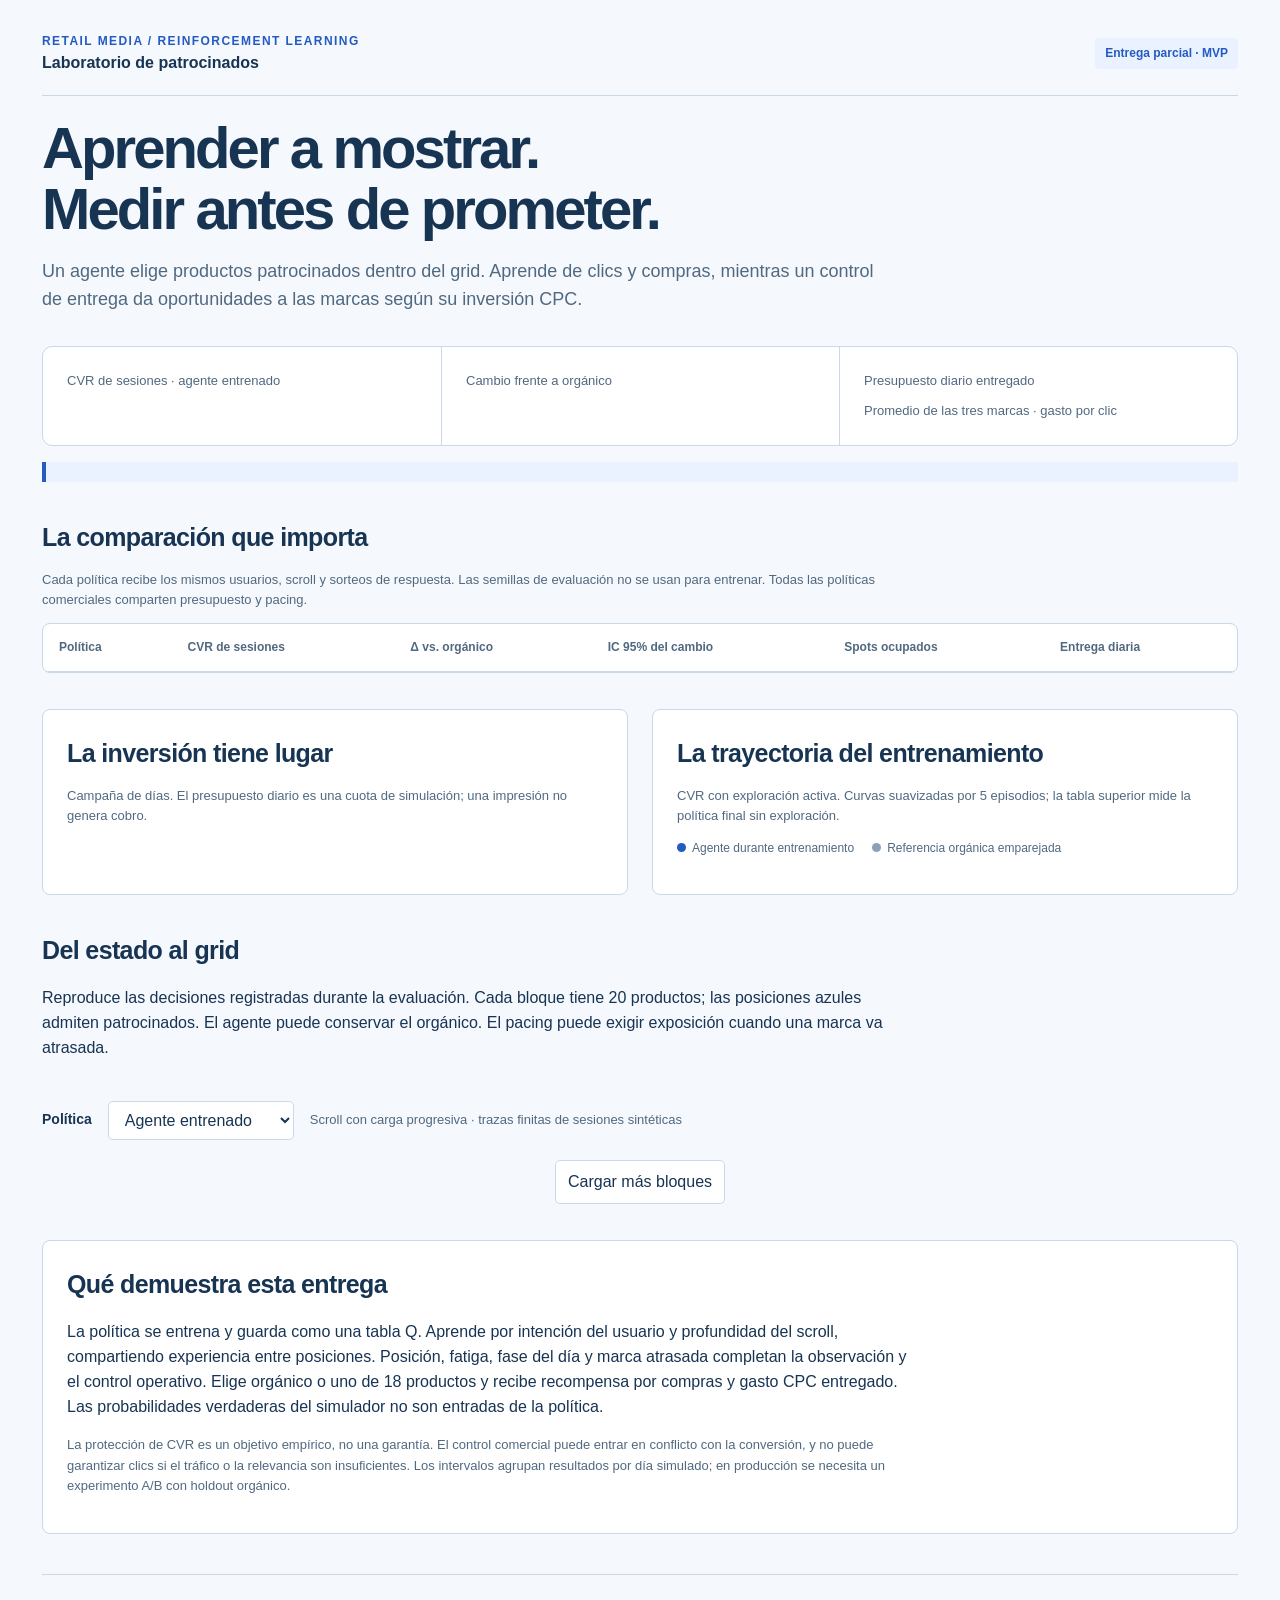
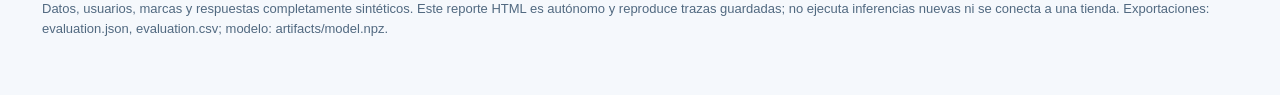
==== retail_media/report.html @ cd5c7c02 "feat: add CPC retail media RL simulator and Q-learning MVP" ====
<!doctype html>
<html lang="es">
<head>
<meta charset="utf-8"><meta name="viewport" content="width=device-width,initial-scale=1">
<title>Retail media · Laboratorio RL</title>
<style>
:root{--ink:#173453;--blue:#245bc2;--pale:#eaf1ff;--paper:#f5f8fc;--line:#cad8e8;--muted:#516980;--orange:#a54514;--good:#14614b;--white:#fff}
*{box-sizing:border-box}body{margin:0;background:var(--paper);color:var(--ink);font:16px/1.55 Avenir,"Segoe UI",sans-serif}main{max-width:1260px;margin:auto;padding:32px}header{display:flex;justify-content:space-between;align-items:center;gap:20px;border-bottom:1px solid var(--line);padding-bottom:20px}.eyebrow{font-size:12px;letter-spacing:.12em;text-transform:uppercase;font-weight:800;color:var(--blue)}h1{font-size:clamp(30px,5vw,58px);letter-spacing:-.05em;line-height:1.05;margin:22px 0 16px;max-width:780px}h2{font-size:25px;letter-spacing:-.025em;margin:0 0 12px}h3{margin:0;font-size:16px}p{max-width:850px}.lead{font-size:18px;color:var(--muted);margin-bottom:32px}.tag{display:inline-block;background:var(--pale);color:var(--blue);border-radius:4px;padding:6px 10px;font-size:12px;font-weight:700}section{margin-top:36px}.metrics{display:grid;grid-template-columns:repeat(3,1fr);border:1px solid var(--line);background:var(--white);border-radius:10px}.metric{padding:24px}.metric+.metric{border-left:1px solid var(--line)}.number{font:600 clamp(26px,4vw,42px)/1.2 "SFMono-Regular",Consolas,monospace;letter-spacing:-.05em;margin:10px 0}.sub{font-size:13px;color:var(--muted)}.status{margin:16px 0;font-size:14px;border-left:4px solid var(--blue);padding:10px 16px;background:var(--pale)}.table-wrap{overflow:auto;border:1px solid var(--line);border-radius:8px;background:white}table{border-collapse:collapse;width:100%;font-size:14px;text-align:left;white-space:nowrap}th,td{padding:14px 16px;border-bottom:1px solid var(--line)}th{font-weight:600;color:var(--muted);font-size:12px}tr.selected{background:var(--pale);font-weight:700}tr:last-child td{border:0}.two{display:grid;grid-template-columns:1fr 1fr;gap:24px}.panel{border:1px solid var(--line);border-radius:8px;padding:24px;background:white}.brand{margin-top:18px}.row{display:flex;align-items:center;justify-content:space-between;gap:12px}.track{height:8px;background:var(--pale);border-radius:3px;overflow:hidden;margin:8px 0}.bar{height:100%;background:var(--blue)}svg.chart{width:100%;height:auto;display:block;margin-top:15px}label{font-size:14px;font-weight:700}select,button{font:inherit;border:1px solid var(--line);background:white;color:var(--ink);border-radius:5px;padding:9px 12px}button{cursor:pointer}button:hover{background:var(--pale)}:focus-visible{outline:3px solid var(--blue);outline-offset:3px}.controls{display:flex;gap:16px;flex-wrap:wrap;align-items:center;margin:20px 0}.spot-map{display:grid;grid-template-columns:repeat(20,1fr);gap:4px;margin:20px 0}.spot-map span{font:12px/32px Consolas,monospace;text-align:center;background:white;border:1px solid var(--line);border-radius:3px}.spot-map .eligible{background:var(--pale);border-color:var(--blue);color:var(--blue);font-weight:800}.block{margin:32px 0}.block-title{display:flex;justify-content:space-between;align-items:baseline;gap:12px;padding-bottom:10px;border-bottom:1px solid var(--line);margin-bottom:16px}.grid{display:grid;grid-template-columns:repeat(5,minmax(0,1fr));gap:12px}.product{background:white;border:1px solid var(--line);padding:14px;border-radius:6px;min-height:152px;position:relative}.product.sponsored{border:2px solid var(--blue);background:#f4f7ff}.product .pos{font:12px Consolas,monospace;color:var(--muted)}.product strong{display:block;font-size:14px;line-height:1.4;margin:15px 0 7px}.sponsor-label{font-size:10px;text-transform:uppercase;color:var(--orange);font-weight:800;letter-spacing:.03em}.events{font-size:12px;color:var(--good);margin-top:8px}.explanation{font-size:13px;color:var(--muted);margin-top:6px}#load{display:block;margin:20px auto}.foot{font-size:13px;color:var(--muted);border-top:1px solid var(--line);padding:24px 0;margin-top:40px}.legend{display:flex;gap:18px;font-size:12px;color:var(--muted);flex-wrap:wrap}.dot{display:inline-block;width:9px;height:9px;border-radius:50%;background:var(--blue);margin-right:6px}.dot.organic{background:#8ca0b8}
@media(max-width:800px){main{padding:20px}.two{grid-template-columns:1fr}.grid{grid-template-columns:repeat(4,minmax(0,1fr))}.metric{padding:16px}.spot-map{gap:2px}.spot-map span{font-size:10px}}
@media(max-width:540px){.grid{grid-template-columns:repeat(2,minmax(0,1fr))}.metrics{grid-template-columns:1fr}.metric+.metric{border-left:0;border-top:1px solid var(--line)}header{align-items:flex-start}.spot-map{grid-template-columns:repeat(10,1fr)}.block-title{display:block}.number{font-size:32px}}
</style>
</head>
<body><main>
<header><div><div class="eyebrow">Retail media / Reinforcement learning</div><strong>Laboratorio de patrocinados</strong></div><span class="tag">Entrega parcial · MVP</span></header>
<h1>Aprender a mostrar.<br>Medir antes de prometer.</h1>
<p class="lead">Un agente elige productos patrocinados dentro del grid. Aprende de clics y compras, mientras un control de entrega da oportunidades a las marcas según su inversión CPC.</p>
<div class="metrics"><div class="metric"><div class="sub">CVR de sesiones · agente entrenado</div><div class="number" id="cvr"></div><div class="sub" id="population"></div></div><div class="metric"><div class="sub">Cambio frente a orgánico</div><div class="number" id="delta"></div><div class="sub" id="interval"></div></div><div class="metric"><div class="sub">Presupuesto diario entregado</div><div class="number" id="delivery"></div><div class="sub">Promedio de las tres marcas · gasto por clic</div></div></div>
<div class="status" id="verdict"></div>
<section><h2>La comparación que importa</h2><p class="sub">Cada política recibe los mismos usuarios, scroll y sorteos de respuesta. Las semillas de evaluación no se usan para entrenar. Todas las políticas comerciales comparten presupuesto y pacing.</p><div class="table-wrap"><table><thead><tr><th>Política</th><th>CVR de sesiones</th><th>Δ vs. orgánico</th><th>IC 95% del cambio</th><th>Spots ocupados</th><th>Entrega diaria</th></tr></thead><tbody id="comparison"></tbody></table></div></section>
<section class="two"><div class="panel"><h2>La inversión tiene lugar</h2><p class="sub">Campaña de <span id="days"></span> días. El presupuesto diario es una cuota de simulación; una impresión no genera cobro.</p><div id="brands"></div><p class="sub" id="delivery-status"></p></div><div class="panel"><h2>La trayectoria del entrenamiento</h2><p class="sub">CVR con exploración activa. Curvas suavizadas por 5 episodios; la tabla superior mide la política final sin exploración.</p><div id="curve"></div><div class="legend"><span><i class="dot"></i>Agente durante entrenamiento</span><span><i class="dot organic"></i>Referencia orgánica emparejada</span></div><p class="sub" id="model-info"></p></div></section>
<section><h2>Del estado al grid</h2><p>Reproduce las decisiones registradas durante la evaluación. Cada bloque tiene 20 productos; las posiciones azules admiten patrocinados. El agente puede conservar el orgánico. El pacing puede exigir exposición cuando una marca va atrasada.</p><div id="spots" class="spot-map" aria-label="Posiciones patrocinables"></div><div class="controls"><label for="policy">Política</label><select id="policy"><option value="rl">Agente entrenado</option><option value="untrained">Agente sin entrenar</option><option value="relevance">Relevancia</option><option value="random">Aleatorio</option><option value="organic">Solo orgánico</option></select><span class="sub">Scroll con carga progresiva · trazas finitas de sesiones sintéticas</span></div><div id="grid-stats" class="sub" aria-live="polite"></div><div id="blocks"></div><button id="load" type="button">Cargar más bloques</button><div id="sentinel" aria-hidden="true"></div></section>
<section class="panel"><h2>Qué demuestra esta entrega</h2><p>La política se entrena y guarda como una tabla Q. Aprende por intención del usuario y profundidad del scroll, compartiendo experiencia entre posiciones. Posición, fatiga, fase del día y marca atrasada completan la observación y el control operativo. Elige orgánico o uno de 18 productos y recibe recompensa por compras y gasto CPC entregado. Las probabilidades verdaderas del simulador no son entradas de la política.</p><p class="sub">La protección de CVR es un objetivo empírico, no una garantía. El control comercial puede entrar en conflicto con la conversión, y no puede garantizar clics si el tráfico o la relevancia son insuficientes. Los intervalos agrupan resultados por día simulado; en producción se necesita un experimento A/B con holdout orgánico.</p></section>
<footer class="foot">Datos, usuarios, marcas y respuestas completamente sintéticos. Este reporte HTML es autónomo y reproduce trazas guardadas; no ejecuta inferencias nuevas ni se conecta a una tienda. Exportaciones: evaluation.json, evaluation.csv; modelo: artifacts/model.npz.</footer>
</main><script type="application/json" id="experiment">__RESULTS__</script><script>
const {result:r,history:h}=JSON.parse(document.getElementById('experiment').textContent);
const $=id=>document.getElementById(id),pct=v=>(v*100).toFixed(2)+'%',pp=v=>(v>=0?'+':'')+(v*100).toFixed(2)+' pp',money=c=>new Intl.NumberFormat('es-GT',{style:'currency',currency:'USD'}).format(c/100),avg=a=>a.reduce((s,v)=>s+v,0)/a.length;
const names={rl:'Q-learning entrenado',untrained:'Q sin entrenar',organic:'Solo orgánico',random:'Aleatorio + pacing',relevance:'Relevancia + pacing'},m=r.policies.rl;
$('cvr').textContent=pct(m.session_cvr);$('delta').textContent=pp(m.delta_cvr);$('delivery').textContent=pct(avg(m.brand_delivery));$('population').textContent=r.sessions_per_policy.toLocaleString('es')+' sesiones · '+r.seeds.length+' días simulados';$('interval').textContent='IC 95%: '+m.delta_cvr_ci95.map(pp).join(' a ');
$('verdict').textContent=m.cvr_ci_pass?'En esta simulación, el intervalo del cambio de CVR queda sobre el umbral configurado. Estos resultados necesitan validación con usuarios reales.':m.cvr_point_pass?'El CVR medio cumple el objetivo, pero el intervalo de confianza todavía admite una pérdida. No se ha demostrado protección de CVR.':'La política pierde CVR en esta simulación. El objetivo de conversión no se cumple; revisa el equilibrio con la entrega de inversión.';
for(const p of ['organic','random','relevance','untrained','rl']){const v=r.policies[p],tr=document.createElement('tr');if(p==='rl')tr.className='selected';for(const value of [names[p],pct(v.session_cvr),pp(v.delta_cvr),v.delta_cvr_ci95.map(pp).join(' a '),pct(v.ad_fill_rate),pct(avg(v.brand_delivery))]){const td=document.createElement('td');td.textContent=value;tr.append(td)}$('comparison').append(tr)}
$('days').textContent=r.config.campaign_days;
r.config.brands.forEach((b,i)=>{const div=document.createElement('div');div.className='brand';const row=document.createElement('div');row.className='row';const strong=document.createElement('strong');strong.textContent=b.name;const amount=document.createElement('span');amount.textContent=money(m.spend_cents[i])+' / '+money(Math.floor(b.budget_cents/r.config.campaign_days));row.append(strong,amount);const track=document.createElement('div');track.className='track';const bar=document.createElement('div');bar.className='bar';bar.style.width=Math.min(100,m.brand_delivery[i]*100)+'%';track.append(bar);const sub=document.createElement('div');sub.className='sub';sub.textContent='Campaña '+money(b.budget_cents)+' · CPC '+money(b.cpc_cents)+' · entrega '+pct(m.brand_delivery[i])+' · días que alcanzan ≥'+pct(r.config.minimum_delivery)+': '+pct(m.delivery_pass_rate[i]);div.append(row,track,sub);$('brands').append(div)});
$('delivery-status').textContent='El pacing intervino en '+pct(m.pacing_forced_share)+' de las impresiones patrocinadas. Sobregiros observados: '+m.budget_overshoots+'.';
$('model-info').textContent=(r.model_metadata.episodes||0)+' episodios · '+(r.model_metadata.training_sessions_per_episode||0)+' sesiones por episodio · 18 productos + orgánico.';
if(h.length){const smooth=key=>h.map((_,i)=>avg(h.slice(Math.max(0,i-4),i+1).map(v=>v[key]))),a=smooth('session_cvr'),b=smooth('organic_session_cvr'),lo=Math.max(0,Math.min(...a,...b)-.01),hi=Math.max(...a,...b)+.01,x=i=>42+i/Math.max(1,h.length-1)*470,y=v=>170-(v-lo)/(hi-lo)*135,path=values=>values.map((v,i)=>(i?'L':'M')+x(i).toFixed(1)+','+y(v).toFixed(1)).join(' ');$('curve').innerHTML='<svg class="chart" viewBox="0 0 540 210" role="img" aria-label="CVR a través del entrenamiento"><line x1="42" y1="170" x2="512" y2="170" stroke="#cad8e8"/><text x="0" y="40" font-size="11" fill="#516980">'+pct(hi)+'</text><text x="0" y="173" font-size="11" fill="#516980">'+pct(lo)+'</text><path d="'+path(b)+'" fill="none" stroke="#8ca0b8" stroke-width="2"/><path d="'+path(a)+'" fill="none" stroke="#245bc2" stroke-width="2.5"/><text x="42" y="198" font-size="11" fill="#516980">Episodio 1</text><text x="443" y="198" font-size="11" fill="#516980">'+h.length+'</text></svg>'}else{$('curve').textContent='No se adjuntó historial de entrenamiento.'}
for(let i=1;i<=20;i++){const cell=document.createElement('span');cell.textContent=i;if(r.config.sponsored_slots.includes(i))cell.className='eligible';$('spots').append(cell)}
let groups=[],cursor=0;
function renderMore(){const end=Math.min(cursor+2,groups.length);for(;cursor<end;cursor++){const records=groups[cursor],first=records[0],section=document.createElement('article');section.className='block';const heading=document.createElement('div');heading.className='block-title';const title=document.createElement('h3');title.textContent='Sesión '+(first.session+1)+' / bloque '+(first.block+1);const subtitle=document.createElement('span');subtitle.className='sub';subtitle.textContent='Intención: '+r.config.categories[first.segment]+' · '+records.filter(v=>v.action).length+' patrocinados';heading.append(title,subtitle);const grid=document.createElement('div');grid.className='grid';for(let pos=1;pos<=20;pos++){const rec=records.find(v=>v.position===pos),product=rec&&rec.action?r.catalog[rec.action-1]:null,card=document.createElement('div');card.className='product'+(product?' sponsored':'');const position=document.createElement('div');position.className='pos';position.textContent='Spot '+pos+' · #'+(first.block*20+pos);const label=document.createElement('div');label.className=product?'sponsor-label':'sub';label.textContent=product?'Patrocinado':'Orgánico';const name=document.createElement('strong');name.textContent=product?product.name:'Selección de '+r.config.categories[first.segment];card.append(position,label,name);if(rec){const explanation=document.createElement('div');explanation.className='explanation';explanation.textContent=product?(rec.forced_pacing?'Exposición exigida por pacing':'Elegido por la política'):'Se conserva orgánico';card.append(explanation);if(rec.clicked||rec.purchase){const events=document.createElement('div');events.className='events';events.textContent=(rec.purchase?'Compra · ':'Clic · ')+(product?'CPC '+money(rec.cost_cents):'sin cobro');card.append(events)}}grid.append(card)}section.append(heading,grid);$('blocks').append(section)}$('load').hidden=cursor>=groups.length;$('grid-stats').textContent='Mostrando '+cursor+' de '+groups.length+' bloques registrados. Cada sesión nueva reinicia su intención; el presupuesto continúa durante el día.';}
function reset(){const map=new Map();for(const row of r.traces[$('policy').value]){const key=row.session+':'+row.block;if(!map.has(key))map.set(key,[]);map.get(key).push(row)}groups=[...map.values()];cursor=0;$('blocks').replaceChildren();renderMore()}
$('policy').addEventListener('change',reset);$('load').addEventListener('click',renderMore);reset();const observer=new IntersectionObserver(entries=>{if(entries.some(e=>e.isIntersecting)&&cursor<groups.length)renderMore()},{rootMargin:'100px'});observer.observe($('sentinel'));
</script></body></html>
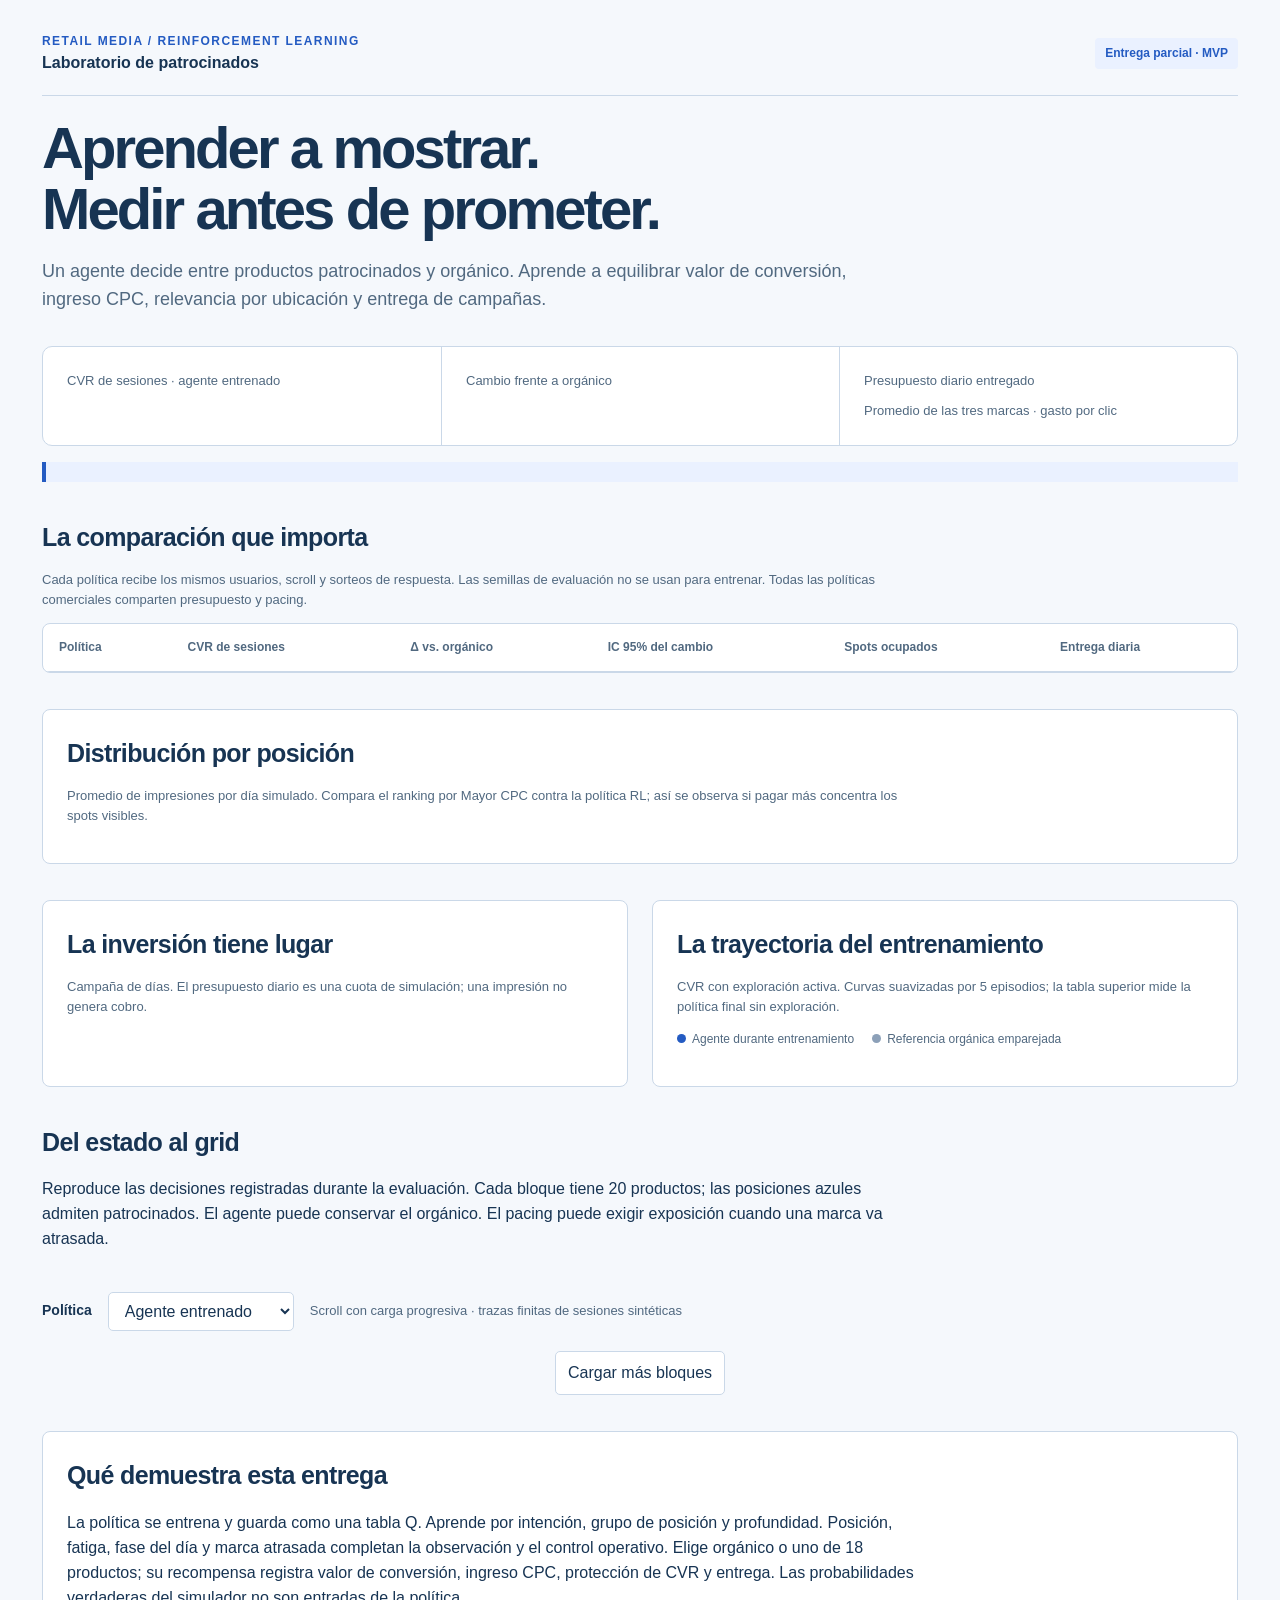
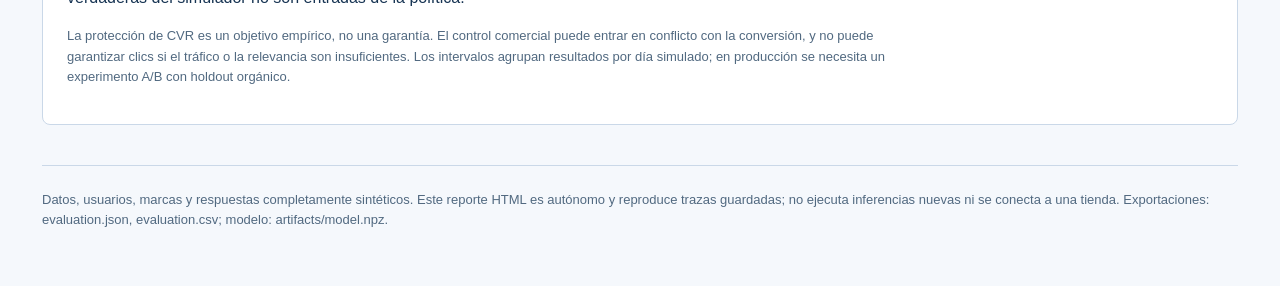
==== commit 685c4a13: "report position-aware RL results" ====
--- a/retail_media/report.html
+++ b/retail_media/report.html
@@ -13,21 +13,23 @@
 <body><main>
 <header><div><div class="eyebrow">Retail media / Reinforcement learning</div><strong>Laboratorio de patrocinados</strong></div><span class="tag">Entrega parcial · MVP</span></header>
 <h1>Aprender a mostrar.<br>Medir antes de prometer.</h1>
-<p class="lead">Un agente elige productos patrocinados dentro del grid. Aprende de clics y compras, mientras un control de entrega da oportunidades a las marcas según su inversión CPC.</p>
+<p class="lead">Un agente decide entre productos patrocinados y orgánico. Aprende a equilibrar valor de conversión, ingreso CPC, relevancia por ubicación y entrega de campañas.</p>
 <div class="metrics"><div class="metric"><div class="sub">CVR de sesiones · agente entrenado</div><div class="number" id="cvr"></div><div class="sub" id="population"></div></div><div class="metric"><div class="sub">Cambio frente a orgánico</div><div class="number" id="delta"></div><div class="sub" id="interval"></div></div><div class="metric"><div class="sub">Presupuesto diario entregado</div><div class="number" id="delivery"></div><div class="sub">Promedio de las tres marcas · gasto por clic</div></div></div>
 <div class="status" id="verdict"></div>
 <section><h2>La comparación que importa</h2><p class="sub">Cada política recibe los mismos usuarios, scroll y sorteos de respuesta. Las semillas de evaluación no se usan para entrenar. Todas las políticas comerciales comparten presupuesto y pacing.</p><div class="table-wrap"><table><thead><tr><th>Política</th><th>CVR de sesiones</th><th>Δ vs. orgánico</th><th>IC 95% del cambio</th><th>Spots ocupados</th><th>Entrega diaria</th></tr></thead><tbody id="comparison"></tbody></table></div></section>
+<section class="panel"><h2>Distribución por posición</h2><p class="sub">Promedio de impresiones por día simulado. Compara el ranking por Mayor CPC contra la política RL; así se observa si pagar más concentra los spots visibles.</p><div id="allocation"></div></section>
 <section class="two"><div class="panel"><h2>La inversión tiene lugar</h2><p class="sub">Campaña de <span id="days"></span> días. El presupuesto diario es una cuota de simulación; una impresión no genera cobro.</p><div id="brands"></div><p class="sub" id="delivery-status"></p></div><div class="panel"><h2>La trayectoria del entrenamiento</h2><p class="sub">CVR con exploración activa. Curvas suavizadas por 5 episodios; la tabla superior mide la política final sin exploración.</p><div id="curve"></div><div class="legend"><span><i class="dot"></i>Agente durante entrenamiento</span><span><i class="dot organic"></i>Referencia orgánica emparejada</span></div><p class="sub" id="model-info"></p></div></section>
-<section><h2>Del estado al grid</h2><p>Reproduce las decisiones registradas durante la evaluación. Cada bloque tiene 20 productos; las posiciones azules admiten patrocinados. El agente puede conservar el orgánico. El pacing puede exigir exposición cuando una marca va atrasada.</p><div id="spots" class="spot-map" aria-label="Posiciones patrocinables"></div><div class="controls"><label for="policy">Política</label><select id="policy"><option value="rl">Agente entrenado</option><option value="untrained">Agente sin entrenar</option><option value="relevance">Relevancia</option><option value="random">Aleatorio</option><option value="organic">Solo orgánico</option></select><span class="sub">Scroll con carga progresiva · trazas finitas de sesiones sintéticas</span></div><div id="grid-stats" class="sub" aria-live="polite"></div><div id="blocks"></div><button id="load" type="button">Cargar más bloques</button><div id="sentinel" aria-hidden="true"></div></section>
-<section class="panel"><h2>Qué demuestra esta entrega</h2><p>La política se entrena y guarda como una tabla Q. Aprende por intención del usuario y profundidad del scroll, compartiendo experiencia entre posiciones. Posición, fatiga, fase del día y marca atrasada completan la observación y el control operativo. Elige orgánico o uno de 18 productos y recibe recompensa por compras y gasto CPC entregado. Las probabilidades verdaderas del simulador no son entradas de la política.</p><p class="sub">La protección de CVR es un objetivo empírico, no una garantía. El control comercial puede entrar en conflicto con la conversión, y no puede garantizar clics si el tráfico o la relevancia son insuficientes. Los intervalos agrupan resultados por día simulado; en producción se necesita un experimento A/B con holdout orgánico.</p></section>
+<section><h2>Del estado al grid</h2><p>Reproduce las decisiones registradas durante la evaluación. Cada bloque tiene 20 productos; las posiciones azules admiten patrocinados. El agente puede conservar el orgánico. El pacing puede exigir exposición cuando una marca va atrasada.</p><div id="spots" class="spot-map" aria-label="Posiciones patrocinables"></div><div class="controls"><label for="policy">Política</label><select id="policy"><option value="rl">Agente entrenado</option><option value="untrained">Agente sin entrenar</option><option value="relevance">Relevancia</option><option value="bid">Mayor CPC</option><option value="rotation">Rotación</option><option value="random">Aleatorio</option><option value="organic">Solo orgánico</option></select><span class="sub">Scroll con carga progresiva · trazas finitas de sesiones sintéticas</span></div><div id="grid-stats" class="sub" aria-live="polite"></div><div id="blocks"></div><button id="load" type="button">Cargar más bloques</button><div id="sentinel" aria-hidden="true"></div></section>
+<section class="panel"><h2>Qué demuestra esta entrega</h2><p>La política se entrena y guarda como una tabla Q. Aprende por intención, grupo de posición y profundidad. Posición, fatiga, fase del día y marca atrasada completan la observación y el control operativo. Elige orgánico o uno de 18 productos; su recompensa registra valor de conversión, ingreso CPC, protección de CVR y entrega. Las probabilidades verdaderas del simulador no son entradas de la política.</p><p class="sub">La protección de CVR es un objetivo empírico, no una garantía. El control comercial puede entrar en conflicto con la conversión, y no puede garantizar clics si el tráfico o la relevancia son insuficientes. Los intervalos agrupan resultados por día simulado; en producción se necesita un experimento A/B con holdout orgánico.</p></section>
 <footer class="foot">Datos, usuarios, marcas y respuestas completamente sintéticos. Este reporte HTML es autónomo y reproduce trazas guardadas; no ejecuta inferencias nuevas ni se conecta a una tienda. Exportaciones: evaluation.json, evaluation.csv; modelo: artifacts/model.npz.</footer>
 </main><script type="application/json" id="experiment">__RESULTS__</script><script>
 const {result:r,history:h}=JSON.parse(document.getElementById('experiment').textContent);
 const $=id=>document.getElementById(id),pct=v=>(v*100).toFixed(2)+'%',pp=v=>(v>=0?'+':'')+(v*100).toFixed(2)+' pp',money=c=>new Intl.NumberFormat('es-GT',{style:'currency',currency:'USD'}).format(c/100),avg=a=>a.reduce((s,v)=>s+v,0)/a.length;
-const names={rl:'Q-learning entrenado',untrained:'Q sin entrenar',organic:'Solo orgánico',random:'Aleatorio + pacing',relevance:'Relevancia + pacing'},m=r.policies.rl;
+const names={rl:'Q-learning entrenado',untrained:'Q sin entrenar',organic:'Solo orgánico',random:'Aleatorio + pacing',relevance:'Relevancia + pacing',bid:'Mayor CPC',rotation:'Rotación + relevancia'},m=r.policies.rl;
 $('cvr').textContent=pct(m.session_cvr);$('delta').textContent=pp(m.delta_cvr);$('delivery').textContent=pct(avg(m.brand_delivery));$('population').textContent=r.sessions_per_policy.toLocaleString('es')+' sesiones · '+r.seeds.length+' días simulados';$('interval').textContent='IC 95%: '+m.delta_cvr_ci95.map(pp).join(' a ');
 $('verdict').textContent=m.cvr_ci_pass?'En esta simulación, el intervalo del cambio de CVR queda sobre el umbral configurado. Estos resultados necesitan validación con usuarios reales.':m.cvr_point_pass?'El CVR medio cumple el objetivo, pero el intervalo de confianza todavía admite una pérdida. No se ha demostrado protección de CVR.':'La política pierde CVR en esta simulación. El objetivo de conversión no se cumple; revisa el equilibrio con la entrega de inversión.';
-for(const p of ['organic','random','relevance','untrained','rl']){const v=r.policies[p],tr=document.createElement('tr');if(p==='rl')tr.className='selected';for(const value of [names[p],pct(v.session_cvr),pp(v.delta_cvr),v.delta_cvr_ci95.map(pp).join(' a '),pct(v.ad_fill_rate),pct(avg(v.brand_delivery))]){const td=document.createElement('td');td.textContent=value;tr.append(td)}$('comparison').append(tr)}
+for(const p of Object.keys(r.policies)){const v=r.policies[p],tr=document.createElement('tr');if(p==='rl')tr.className='selected';for(const value of [names[p],pct(v.session_cvr),pp(v.delta_cvr),v.delta_cvr_ci95.map(pp).join(' a '),pct(v.ad_fill_rate),pct(avg(v.brand_delivery))]){const td=document.createElement('td');td.textContent=value;tr.append(td)}$('comparison').append(tr)}
+for(const policy of ['bid','rl']){const heading=document.createElement('h3');heading.textContent=names[policy];const wrap=document.createElement('div');wrap.className='table-wrap';const table=document.createElement('table');const head=document.createElement('thead');const headRow=document.createElement('tr');for(const label of ['Marca',...r.config.sponsored_slots.map(String)]){const cell=document.createElement('th');cell.textContent=label;headRow.append(cell)}head.append(headRow);table.append(head);const body=document.createElement('tbody');r.config.brands.forEach((brand,index)=>{const row=document.createElement('tr');for(const value of [brand.name,...r.policies[policy].position_brand_impressions[index].map(value=>value.toFixed(1))]){const cell=document.createElement('td');cell.textContent=value;row.append(cell)}body.append(row)});table.append(body);wrap.append(table);$('allocation').append(heading,wrap)}
 $('days').textContent=r.config.campaign_days;
 r.config.brands.forEach((b,i)=>{const div=document.createElement('div');div.className='brand';const row=document.createElement('div');row.className='row';const strong=document.createElement('strong');strong.textContent=b.name;const amount=document.createElement('span');amount.textContent=money(m.spend_cents[i])+' / '+money(Math.floor(b.budget_cents/r.config.campaign_days));row.append(strong,amount);const track=document.createElement('div');track.className='track';const bar=document.createElement('div');bar.className='bar';bar.style.width=Math.min(100,m.brand_delivery[i]*100)+'%';track.append(bar);const sub=document.createElement('div');sub.className='sub';sub.textContent='Campaña '+money(b.budget_cents)+' · CPC '+money(b.cpc_cents)+' · entrega '+pct(m.brand_delivery[i])+' · días que alcanzan ≥'+pct(r.config.minimum_delivery)+': '+pct(m.delivery_pass_rate[i]);div.append(row,track,sub);$('brands').append(div)});
 $('delivery-status').textContent='El pacing intervino en '+pct(m.pacing_forced_share)+' de las impresiones patrocinadas. Sobregiros observados: '+m.budget_overshoots+'.';
